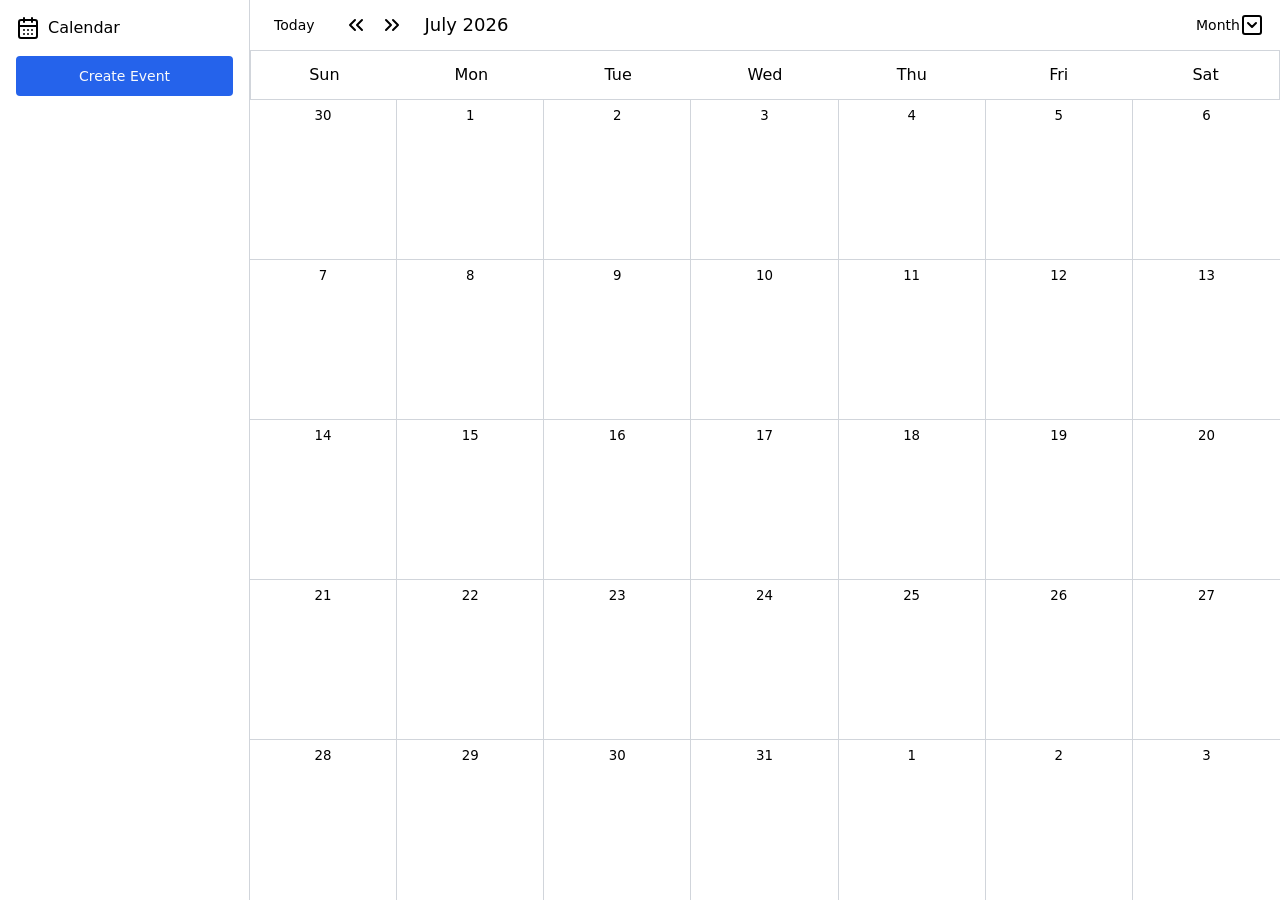
==== practice_calendar/Index.html @ 5b7b80d9 "practice calendar using JS" ====
<!doctype html>
<html lang="en">
  <head>
    <meta charset="UTF-8" />
    <meta name="viewport" content="width=device-width, initial-scale=1.0" />
    <link rel="stylesheet" href="index.css" />
    <script src="script/index.js" type="module"></script>
    <title>Calendar</title>
  </head>
  <body>
   <div class="app">
        <div class="side-bar desktop-only">
            <div class="sidebar__logo"><svg xmlns="http://www.w3.org/2000/svg" width="24" height="24" viewBox="0 0 24 24" fill="none" stroke="currentColor" stroke-width="2" stroke-linecap="round" stroke-linejoin="round" class="lucide lucide-calendar-days-icon lucide-calendar-days"><path d="M8 2v4"/><path d="M16 2v4"/><rect width="18" height="18" x="3" y="4" rx="2"/><path d="M3 10h18"/><path d="M8 14h.01"/><path d="M12 14h.01"/><path d="M16 14h.01"/><path d="M8 18h.01"/><path d="M12 18h.01"/><path d="M16 18h.01"/></svg>
            <span class="sidebar__title"> 
                    Calendar
            </span>
            </div>
            <button class="button button--primary button--lg">Create Event</button>
        </div>
        <main class="main">
            <div class="nav">
                <button class="button button--icon button--secondary mobile-only">
                    <svg xmlns="http://www.w3.org/2000/svg" width="24" height="24" viewBox="0 0 24 24" fill="none" stroke="currentColor" stroke-width="2" stroke-linecap="round" stroke-linejoin="round" class="button__icon"><path d="M4 5h16"/><path d="M4 12h16"/><path d="M4 19h16"/></svg>
                </button>
                <div class="nav__date-info">
                    <div class="nav__controls"> 
                        <button class="button button--secondary desktop-only">Today</button>
                        <button class="button button--secondary mobile-only"><svg xmlns="http://www.w3.org/2000/svg" width="24" height="24" viewBox="0 0 24 24" fill="none" stroke="currentColor" stroke-width="2" stroke-linecap="round" stroke-linejoin="round" class="button__icon"><path d="M8 2v4"/><path d="M16 2v4"/><rect width="18" height="18" x="3" y="4" rx="2"/><path d="M3 10h18"/></svg></button>
                        <div class="nav__arrows">
                            <button class="button button--icon button--secondary"><svg xmlns="http://www.w3.org/2000/svg" width="24" height="24" viewBox="0 0 24 24" fill="none" stroke="currentColor" stroke-width="2" stroke-linecap="round" stroke-linejoin="round" class="button__icon"><path d="m11 17-5-5 5-5"/><path d="m18 17-5-5 5-5"/></svg></button>
                            <button class="button button--icon button--secondary"><svg xmlns="http://www.w3.org/2000/svg" width="24" height="24" viewBox="0 0 24 24" fill="none" stroke="currentColor" stroke-width="2" stroke-linecap="round" stroke-linejoin="round" class="button__icon"><path d="m6 17 5-5-5-5"/><path d="m13 17 5-5-5-5"/></svg></button>
                        </div>
                    </div>
                    <div class="nav__date"> July 2026 </div>
                </div>
                <div class="select desktop-only">
                    <select class="select__select" data-view-select>
                        <option value="day">Day</option>
                        <option value="week">Week</option>
                        <option value="month" selected>Month</option>
                    </select>
                    <svg xmlns="http://www.w3.org/2000/svg" width="24" height="24" viewBox="0 0 24 24" fill="none" stroke="currentColor" stroke-width="2" stroke-linecap="round" stroke-linejoin="round" class="select__icon"><rect width="18" height="18" x="3" y="3" rx="2"/><path d="m16 10-4 4-4-4"/></svg>
                </div>
            </div>
            <div class="calendar">
                <div class="month-calendar month-calendar--five-week" data-month-calendar>
                    <ul class="month-calendar__day-of-week-list">
                        <li class="month-calendar__day-of-week">Sun</li>
                        <li class="month-calendar__day-of-week">Mon</li>
                        <li class="month-calendar__day-of-week">Tue</li>
                        <li class="month-calendar__day-of-week">Wed</li>
                        <li class="month-calendar__day-of-week">Thu</li>
                        <li class="month-calendar__day-of-week">Fri</li>
                        <li class="month-calendar__day-of-week">Sat</li>
                    </ul>
                    <div class="month-calendar__day-list-wrapper">
                        <ul class="month-calendar__day-list">
                            <li class="month-calendar__day">
                                <button class="month-calendar__day-label">30</button>
                                    <div class="month-calendar__event-list-wrapper">
                                        <ul class="event-list"></ul>
                                    </div>
                                </li> <li class="month-calendar__day">
                                <button class="month-calendar__day-label">1</button>
                                    <div class="month-calendar__event-list-wrapper">
                                        <ul class="event-list"></ul>
                                    </div>
                                </li> <li class="month-calendar__day">
                                <button class="month-calendar__day-label">2</button>
                                    <div class="month-calendar__event-list-wrapper">
                                        <ul class="event-list"></ul>
                                    </div>
                                </li> <li class="month-calendar__day">
                                <button class="month-calendar__day-label">3</button>
                                    <div class="month-calendar__event-list-wrapper">
                                        <ul class="event-list"></ul>
                                    </div>
                                </li> <li class="month-calendar__day">
                                <button class="month-calendar__day-label">4</button>
                                    <div class="month-calendar__event-list-wrapper">
                                        <ul class="event-list"></ul>
                                    </div>
                                </li> <li class="month-calendar__day">
                                <button class="month-calendar__day-label">5</button>
                                    <div class="month-calendar__event-list-wrapper">
                                        <ul class="event-list"></ul>
                                    </div>
                                </li> <li class="month-calendar__day">
                                <button class="month-calendar__day-label">6</button>
                                    <div class="month-calendar__event-list-wrapper">
                                        <ul class="event-list"></ul>
                                    </div>
                                </li> <li class="month-calendar__day">
                                <button class="month-calendar__day-label">7</button>
                                    <div class="month-calendar__event-list-wrapper">
                                        <ul class="event-list"></ul>
                                    </div>
                                </li> <li class="month-calendar__day">
                                <button class="month-calendar__day-label">8</button>
                                    <div class="month-calendar__event-list-wrapper">
                                        <ul class="event-list"></ul>
                                    </div>
                                </li> <li class="month-calendar__day">
                                <button class="month-calendar__day-label">9</button>
                                    <div class="month-calendar__event-list-wrapper">
                                        <ul class="event-list"></ul>
                                    </div>
                                </li> <li class="month-calendar__day">
                                <button class="month-calendar__day-label">10</button>
                                    <div class="month-calendar__event-list-wrapper">
                                        <ul class="event-list"></ul>
                                    </div>
                                </li> <li class="month-calendar__day">
                                <button class="month-calendar__day-label">11</button>
                                    <div class="month-calendar__event-list-wrapper">
                                        <ul class="event-list"></ul>
                                    </div>
                                </li> <li class="month-calendar__day">
                                <button class="month-calendar__day-label">12</button>
                                    <div class="month-calendar__event-list-wrapper">
                                        <ul class="event-list"></ul>
                                    </div>
                                </li> <li class="month-calendar__day">
                                <button class="month-calendar__day-label">13</button>
                                    <div class="month-calendar__event-list-wrapper">
                                        <ul class="event-list"></ul>
                                    </div>
                                </li> <li class="month-calendar__day">
                                <button class="month-calendar__day-label">14</button>
                                    <div class="month-calendar__event-list-wrapper">
                                        <ul class="event-list"></ul>
                                    </div>
                                </li> <li class="month-calendar__day">
                                <button class="month-calendar__day-label">15</button>
                                    <div class="month-calendar__event-list-wrapper">
                                        <ul class="event-list"></ul>
                                    </div>
                                </li> <li class="month-calendar__day">
                                <button class="month-calendar__day-label">16</button>
                                    <div class="month-calendar__event-list-wrapper">
                                        <ul class="event-list"></ul>
                                    </div>
                                </li> <li class="month-calendar__day">
                                <button class="month-calendar__day-label">17    </button>
                                    <div class="month-calendar__event-list-wrapper">
                                        <ul class="event-list"></ul>
                                    </div>
                                </li> <li class="month-calendar__day">
                                <button class="month-calendar__day-label">18</button>
                                    <div class="month-calendar__event-list-wrapper">
                                        <ul class="event-list"></ul>
                                    </div>
                                </li> <li class="month-calendar__day">
                                <button class="month-calendar__day-label">19</button>
                                    <div class="month-calendar__event-list-wrapper">
                                        <ul class="event-list"></ul>
                                    </div>
                                </li> <li class="month-calendar__day">
                                <button class="month-calendar__day-label">20</button>
                                    <div class="month-calendar__event-list-wrapper">
                                        <ul class="event-list"></ul>
                                    </div>
                                </li> <li class="month-calendar__day">
                                <button class="month-calendar__day-label">21</button>
                                    <div class="month-calendar__event-list-wrapper">
                                        <ul class="event-list"></ul>
                                    </div>
                                </li> <li class="month-calendar__day">
                                <button class="month-calendar__day-label">22</button>
                                    <div class="month-calendar__event-list-wrapper">
                                        <ul class="event-list"></ul>
                                    </div>
                                </li> <li class="month-calendar__day">
                                <button class="month-calendar__day-label">23    </button>
                                    <div class="month-calendar__event-list-wrapper">
                                        <ul class="event-list"></ul>
                                    </div>
                                </li> <li class="month-calendar__day">
                                <button class="month-calendar__day-label">24</button>
                                    <div class="month-calendar__event-list-wrapper">
                                        <ul class="event-list"></ul>
                                    </div>
                                </li> <li class="month-calendar__day">
                                <button class="month-calendar__day-label">25</button>
                                    <div class="month-calendar__event-list-wrapper">
                                        <ul class="event-list"></ul>
                                    </div>
                                </li> <li class="month-calendar__day">
                                <button class="month-calendar__day-label">26</button>
                                    <div class="month-calendar__event-list-wrapper">
                                        <ul class="event-list"></ul>
                                    </div>
                                </li> <li class="month-calendar__day">
                                <button class="month-calendar__day-label">27</button>
                                    <div class="month-calendar__event-list-wrapper">
                                        <ul class="event-list"></ul>
                                    </div>
                                </li> <li class="month-calendar__day">
                                <button class="month-calendar__day-label">28</button>
                                    <div class="month-calendar__event-list-wrapper">
                                        <ul class="event-list"></ul>
                                    </div>
                                </li> <li class="month-calendar__day">
                                <button class="month-calendar__day-label">29</button>
                                    <div class="month-calendar__event-list-wrapper">
                                        <ul class="event-list"></ul>
                                    </div>
                                </li> <li class="month-calendar__day">
                                <button class="month-calendar__day-label">30</button>
                                    <div class="month-calendar__event-list-wrapper">
                                        <ul class="event-list"></ul>
                                    </div>
                                </li> <li class="month-calendar__day">
                                <button class="month-calendar__day-label">31</button>
                                    <div class="month-calendar__event-list-wrapper">
                                        <ul class="event-list"></ul>
                                    </div>
                                </li> <li class="month-calendar__day">
                                <button class="month-calendar__day-label">1</button>
                                    <div class="month-calendar__event-list-wrapper">
                                        <ul class="event-list"></ul>
                                    </div>
                                </li> <li class="month-calendar__day">
                                <button class="month-calendar__day-label">2</button>
                                    <div class="month-calendar__event-list-wrapper">
                                        <ul class="event-list"></ul>
                                    </div>
                                </li> <li class="month-calendar__day">
                                <button class="month-calendar__day-label">3</button>
                                    <div class="month-calendar__event-list-wrapper">
                                        <ul class="event-list"></ul>
                                    </div>
                                </li>
                        </ul>
                    </div>
                </div>
                <div class="week-calendar" data-week-calendar style="display: none;">
                   <ul class="week-calendar__day-of-week-list">
                    <li class="week-calendar__day-of-week">
                        <button class="week-calendar__day-of-week-button">
                            <span class="week-calendar__day-of-week-day">Sun</span>
                            <span class="week-calendar__day-of-week-number">7</span>
                        </button>
                    </li>
                    <li class="week-calendar__day-of-week">
                        <button class="week-calendar__day-of-week-button">
                            <span class="week-calendar__day-of-week-day">Mon</span>
                            <span class="week-calendar__day-of-week-number">8</span>
                        </button>
                    </li>
                    <li class="week-calendar__day-of-week">
                        <button class="week-calendar__day-of-week-button">
                            <span class="week-calendar__day-of-week-day">Tue</span>
                            <span class="week-calendar__day-of-week-number">9</span>
                        </button>
                    </li>
                    <li class="week-calendar__day-of-week">
                        <button class="week-calendar__day-of-week-button">
                            <span class="week-calendar__day-of-week-day">Wed</span>
                            <span class="week-calendar__day-of-week-number">10</span>
                        </button>
                    </li>
                    <li class="week-calendar__day-of-week">
                        <button class="week-calendar__day-of-week-button">
                            <span class="week-calendar__day-of-week-day">Thurs</span>
                            <span class="week-calendar__day-of-week-number">11</span>
                        </button>
                    </li>
                    <li class="week-calendar__day-of-week">
                        <button class="week-calendar__day-of-week-button">
                            <span class="week-calendar__day-of-week-day">Fri</span>
                            <span class="week-calendar__day-of-week-number">12</span>
                        </button>
                    </li>
                    <li class="week-calendar__day-of-week">
                        <button class="week-calendar__day-of-week-button">
                            <span class="week-calendar__day-of-week-day">Sat</span>
                            <span class="week-calendar__day-of-week-number">13</span>
                        </button>
                    </li>
                   </ul>
                   <ul class="week-calendar__all-day-list">
                    <li class="week-calendar__all-day-list-item">
                        <ul class="event-list">
                            <li class="event-list__item">
                                <button class="event event--filled">
                                    <span class="event__color"></span>
                                    <span class="event__title">My event</span>
                                </button>
                            </li>
                        </ul>
                    </li>
                    <li class="week-calendar__all-day-list-item">
                        <ul class="event-list"></ul>
                    </li>
                    <li class="week-calendar__all-day-list-item">
                        <ul class="event-list"></ul>
                    </li>
                    <li class="week-calendar__all-day-list-item">
                        <ul class="event-list"></ul>
                    </li>
                    <li class="week-calendar__all-day-list-item">
                        <ul class="event-list"></ul>
                    </li>
                    <li class="week-calendar__all-day-list-item">
                        <ul class="event-list"></ul>
                    </li>
                    <li class="week-calendar__all-day-list-item">
                        <ul class="event-list"></ul>
                    </li>
                    <li class="week-calendar__all-day-list-item">
                        <ul class="event-list"></ul>
                    </li>
                   </ul>
                   <div class="week-calendar__content">
                    <div class="week-calendar__content-inner">
                        <ul class="week-calendar__time-list">
                            <li class="week-calendar__time-item">
                                <time class="weel-calendar__time">8:00am</time>
                            </li>
                            <li class="week-calendar__time-item">
                                <time class="weel-calendar__time">9:00am</time>
                            </li>
                            <li class="week-calendar__time-item">
                                <time class="weel-calendar__time">10:00am</time>
                            </li>
                            <li class="week-calendar__time-item">
                                <time class="weel-calendar__time">11:00am</time>
                            </li>
                            <li class="week-calendar__time-item">
                                <time class="weel-calendar__time">12:00pm</time>
                            </li>
                            <li class="week-calendar__time-item">
                                <time class="weel-calendar__time">1:00pm</time>
                            </li>
                            <li class="week-calendar__time-item">
                                <time class="weel-calendar__time">2:00pm</time>
                            </li>
                            <li class="week-calendar__time-item">
                                <time class="weel-calendar__time">3:00pm</time>
                            </li>
                            <li class="week-calendar__time-item">
                                <time class="weel-calendar__time">4:00pm</time>
                            </li>
                            <li class="week-calendar__time-item">
                                <time class="weel-calendar__time">5:00pm</time>
                            </li>
                        </ul>
                        <div class="week-calendar__columns">
                            <div class="week-calendar__column">
                                <div class="week-calendar__cell"></div>
                                <div class="week-calendar__cell"></div>
                                <div class="week-calendar__cell"></div>
                                <div class="week-calendar__cell"></div>
                                <div class="week-calendar__cell"></div>
                                <div class="week-calendar__cell"></div>
                                <div class="week-calendar__cell"></div>
                                <div class="week-calendar__cell"></div>
                            </div>
                            <div class="week-calendar__column">
                                <div class="week-calendar__cell"></div>
                                <div class="week-calendar__cell"></div>
                                <div class="week-calendar__cell"></div>
                                <div class="week-calendar__cell"></div>
                                <div class="week-calendar__cell"></div>
                                <div class="week-calendar__cell"></div>
                                <div class="week-calendar__cell"></div>
                                <div class="week-calendar__cell"></div>
                            </div>
                            <div class="week-calendar__column">
                                <div class="week-calendar__cell"></div>
                                <div class="week-calendar__cell"></div>
                                <div class="week-calendar__cell"></div>
                                <div class="week-calendar__cell"></div>
                                <div class="week-calendar__cell"></div>
                                <div class="week-calendar__cell"></div>
                                <div class="week-calendar__cell"></div>
                                <div class="week-calendar__cell"></div>
                            </div>
                            <div class="week-calendar__column">
                                <div class="week-calendar__cell"></div>
                                <div class="week-calendar__cell"></div>
                                <div class="week-calendar__cell"></div>
                                <div class="week-calendar__cell"></div>
                                <div class="week-calendar__cell"></div>
                                <div class="week-calendar__cell"></div>
                                <div class="week-calendar__cell"></div>
                                <div class="week-calendar__cell"></div>
                            </div>
                            <div class="week-calendar__column">
                                <div class="week-calendar__cell"></div>
                                <div class="week-calendar__cell"></div>
                                <div class="week-calendar__cell"></div>
                                <div class="week-calendar__cell"></div>
                                <div class="week-calendar__cell"></div>
                                <div class="week-calendar__cell"></div>
                                <div class="week-calendar__cell"></div>
                                <div class="week-calendar__cell"></div>
                            </div>
                            <div class="week-calendar__column">
                                <div class="week-calendar__cell"></div>
                                <div class="week-calendar__cell"></div>
                                <div class="week-calendar__cell"></div>
                                <div class="week-calendar__cell"></div>
                                <div class="week-calendar__cell"></div>
                                <div class="week-calendar__cell"></div>
                                <div class="week-calendar__cell"></div>
                                <div class="week-calendar__cell"></div>
                            </div>
                            <div class="week-calendar__column">
                                <div class="week-calendar__cell"></div>
                                <div class="week-calendar__cell"></div>
                                <div class="week-calendar__cell"></div>
                                <div class="week-calendar__cell"></div>
                                <div class="week-calendar__cell"></div>
                                <div class="week-calendar__cell"></div>
                                <div class="week-calendar__cell"></div>
                                <div class="week-calendar__cell"></div>
                            </div>
                            <div class="week-calendar__column">
                                <div class="week-calendar__cell"></div>
                                <div class="week-calendar__cell"></div>
                                <div class="week-calendar__cell"></div>
                                <div class="week-calendar__cell"></div>
                                <div class="week-calendar__cell"></div>
                                <div class="week-calendar__cell"></div>
                                <div class="week-calendar__cell"></div>
                                <div class="week-calendar__cell"></div>
                            </div>
                        </div>
                    </div>
                   </div>
                </div>
                <div class="week-calendar week-calendar--day" data-day-calendar style="display: none;">
                   <ul class="week-calendar__day-of-week-list">
                    <li class="week-calendar__day-of-week">
                        <button class="week-calendar__day-of-week-button">
                            <span class="week-calendar__day-of-week-day">Sun</span>
                            <span class="week-calendar__day-of-week-number">7</span>
                        </button>
                    </li>
                   </ul>
                   <ul class="week-calendar__all-day-list">
                    <li class="week-calendar__all-day-list-item">
                        <ul class="event-list">
                            <li class="event-list__item">
                                <button class="event event--filled">
                                    <span class="event__color"></span>
                                    <span class="event__title">My event</span>
                                </button>
                            </li>
                        </ul>
                    </li>
                    <li class="week-calendar__all-day-list-item">
                        <ul class="event-list"></ul>
                    </li>
                   </ul>
                   <div class="week-calendar__content">
                    <div class="week-calendar__content-inner">
                        <ul class="week-calendar__time-list">
                            <li class="week-calendar__time-item">
                                <time class="weel-calendar__time">8:00am</time>
                            </li>
                            <li class="week-calendar__time-item">
                                <time class="weel-calendar__time">9:00am</time>
                            </li>
                            <li class="week-calendar__time-item">
                                <time class="weel-calendar__time">10:00am</time>
                            </li>
                            <li class="week-calendar__time-item">
                                <time class="weel-calendar__time">11:00am</time>
                            </li>
                            <li class="week-calendar__time-item">
                                <time class="weel-calendar__time">12:00pm</time>
                            </li>
                            <li class="week-calendar__time-item">
                                <time class="weel-calendar__time">1:00pm</time>
                            </li>
                            <li class="week-calendar__time-item">
                                <time class="weel-calendar__time">2:00pm</time>
                            </li>
                            <li class="week-calendar__time-item">
                                <time class="weel-calendar__time">3:00pm</time>
                            </li>
                            <li class="week-calendar__time-item">
                                <time class="weel-calendar__time">4:00pm</time>
                            </li>
                            <li class="week-calendar__time-item">
                                <time class="weel-calendar__time">5:00pm</time>
                            </li>
                        </ul>
                        <div class="week-calendar__columns">
                            <div class="week-calendar__column">
                                <div class="week-calendar__cell"></div>
                                <div class="week-calendar__cell"></div>
                                <div class="week-calendar__cell"></div>
                                <div class="week-calendar__cell"></div>
                                <div class="week-calendar__cell"></div>
                                <div class="week-calendar__cell"></div>
                                <div class="week-calendar__cell"></div>
                                <div class="week-calendar__cell"></div>
                           </div>
                        </div>
                    </div>
                   </div>
                </div>
            </div>
        </main>
   </div>
  </body>
</html>
---- practice_calendar/index.css ----
@import url('./sidebar.css');
@import url('./nav.css');
@import url('./button.css');
@import url('./responsive.css');
@import url('./select.css');
@import url('./month-calendar.css');
@import url('./week-calendar.css');

* {
    margin: 0;
    padding: 0;
    box-sizing: border-box;
    font-family: system-ui, -apple-system, BlinkMacSystemFont, 'Segoe UI', Roboto, Oxygen, Ubuntu, Cantarell, 'Open Sans', 'Helvetica Neue', sans-serif;
}

body {
    font-size: 16px;
    line-height: 1.5;
    color: var(--color-text-dark);
}

:root {
    --font-size-sm: 0.875rem;
    --font-size-md: 1rem;
    --font-size-lg: 1.125rem;

    --line-height-sm: 1.25rem;
    --line-height-md: 1.5rem;
    --line-height-lg: 1.75rem;

    --border-radius-md: 0.25rem;
    --duration-sm: 100ms;

    --color-blue-500: #3b82f6;
    --color-blue-600: #2563eb;

    --color-gray--100: #f3f4f6;
    --color-gray-300: #d1d5db;
    --color-gray--500: #9ca3af;

    --color-text-light: #f9fafb;
    --color-text-dark: #000000;
    
    --color-white: #ffffff;

    --box-shadow-md: 0 1px 3px 0 rgba(0, 0, 0, 0.1), 0 1px 2px -1px rgba(0, 0, 0, 0.1);
}

.app {
    height: 100vh;
}

.main {
    display: flex;
    flex-direction: column;
    height: 100%;
}

.calendar {
    height: 100%; 
}

@media (min-width: 768px) {
    .app {
        display:grid;
        grid-template-columns: auto 1fr;
    }
}
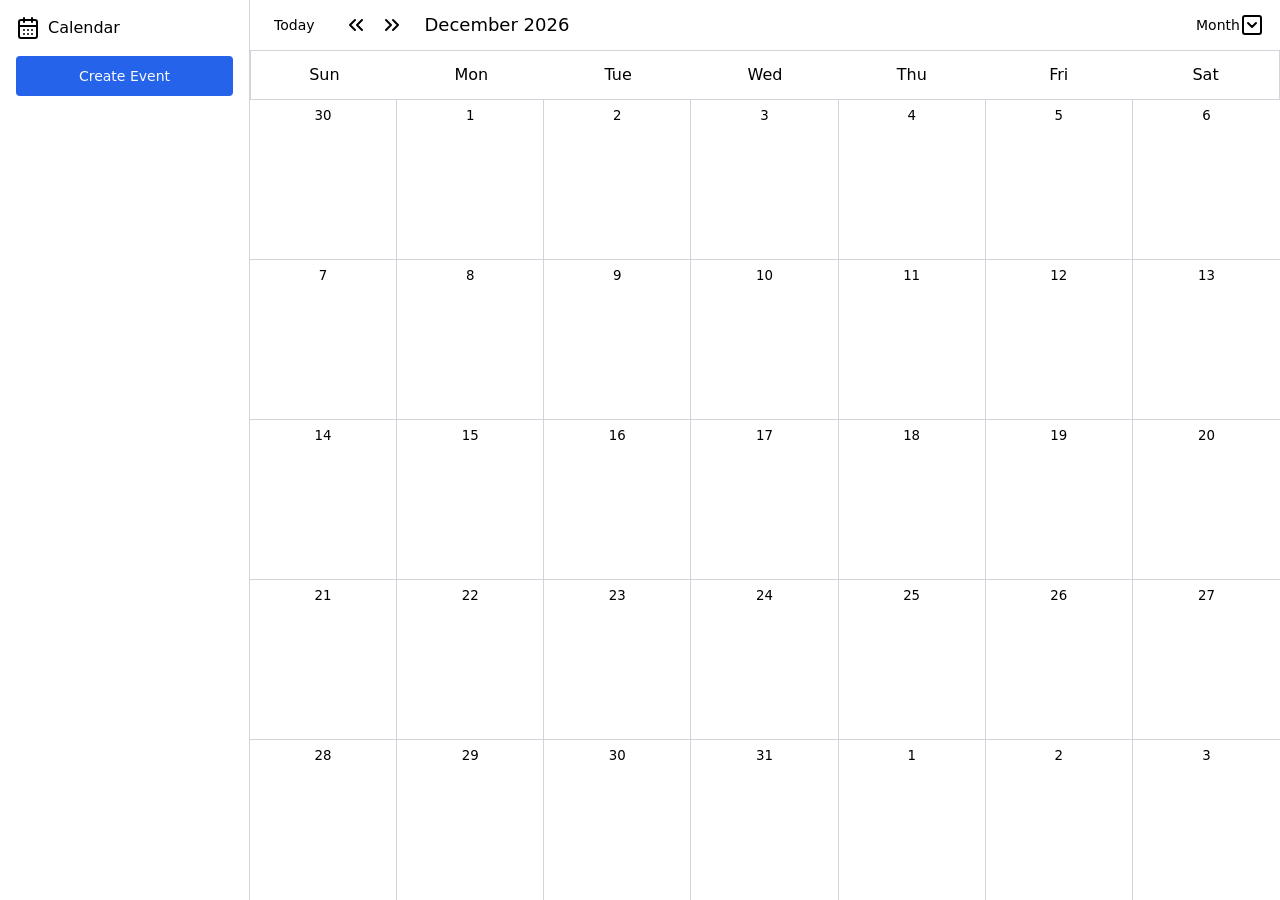
==== commit 24c46eca: "completed nav-logic that lets your look at previous and next days, weeks. But not month" ====
--- a/practice_calendar/Index.html
+++ b/practice_calendar/Index.html
@@ -15,7 +15,7 @@
                     Calendar
             </span>
             </div>
-            <button class="button button--primary button--lg">Create Event</button>
+            <button class="button button--primary button--lg" data-event-create-button>Create Event</button>
         </div>
         <main class="main">
             <div class="nav">
@@ -24,14 +24,14 @@
                 </button>
                 <div class="nav__date-info">
                     <div class="nav__controls"> 
-                        <button class="button button--secondary desktop-only">Today</button>
-                        <button class="button button--secondary mobile-only"><svg xmlns="http://www.w3.org/2000/svg" width="24" height="24" viewBox="0 0 24 24" fill="none" stroke="currentColor" stroke-width="2" stroke-linecap="round" stroke-linejoin="round" class="button__icon"><path d="M8 2v4"/><path d="M16 2v4"/><rect width="18" height="18" x="3" y="4" rx="2"/><path d="M3 10h18"/></svg></button>
+                        <button class="button button--secondary desktop-only" data-nav-today-button>Today</button>
+                        <button class="button button--secondary mobile-only" data-nav-today-button><svg xmlns="http://www.w3.org/2000/svg" width="24" height="24" viewBox="0 0 24 24" fill="none" stroke="currentColor" stroke-width="2" stroke-linecap="round" stroke-linejoin="round" class="button__icon"><path d="M8 2v4"/><path d="M16 2v4"/><rect width="18" height="18" x="3" y="4" rx="2"/><path d="M3 10h18"/></svg></button>
                         <div class="nav__arrows">
-                            <button class="button button--icon button--secondary"><svg xmlns="http://www.w3.org/2000/svg" width="24" height="24" viewBox="0 0 24 24" fill="none" stroke="currentColor" stroke-width="2" stroke-linecap="round" stroke-linejoin="round" class="button__icon"><path d="m11 17-5-5 5-5"/><path d="m18 17-5-5 5-5"/></svg></button>
-                            <button class="button button--icon button--secondary"><svg xmlns="http://www.w3.org/2000/svg" width="24" height="24" viewBox="0 0 24 24" fill="none" stroke="currentColor" stroke-width="2" stroke-linecap="round" stroke-linejoin="round" class="button__icon"><path d="m6 17 5-5-5-5"/><path d="m13 17 5-5-5-5"/></svg></button>
+                            <button class="button button--icon button--secondary" data-nav-previous-button><svg xmlns="http://www.w3.org/2000/svg" width="24" height="24" viewBox="0 0 24 24" fill="none" stroke="currentColor" stroke-width="2" stroke-linecap="round" stroke-linejoin="round" class="button__icon"><path d="m11 17-5-5 5-5"/><path d="m18 17-5-5 5-5"/></svg></button>
+                            <button class="button button--icon button--secondary" data-nav-next-button><svg xmlns="http://www.w3.org/2000/svg" width="24" height="24" viewBox="0 0 24 24" fill="none" stroke="currentColor" stroke-width="2" stroke-linecap="round" stroke-linejoin="round" class="button__icon"><path d="m6 17 5-5-5-5"/><path d="m13 17 5-5-5-5"/></svg></button>
                         </div>
                     </div>
-                    <div class="nav__date"> July 2026 </div>
+                    <div class="nav__date" data-nav-date></div>
                 </div>
                 <div class="select desktop-only">
                     <select class="select__select" data-view-select>
@@ -507,5 +507,8 @@
             </div>
         </main>
    </div>
+   <dialog class="dialog" data-dialog="event-form"> 
+    <h1> Hello from dialog </h1>
+   </dialog>
   </body>
 </html>
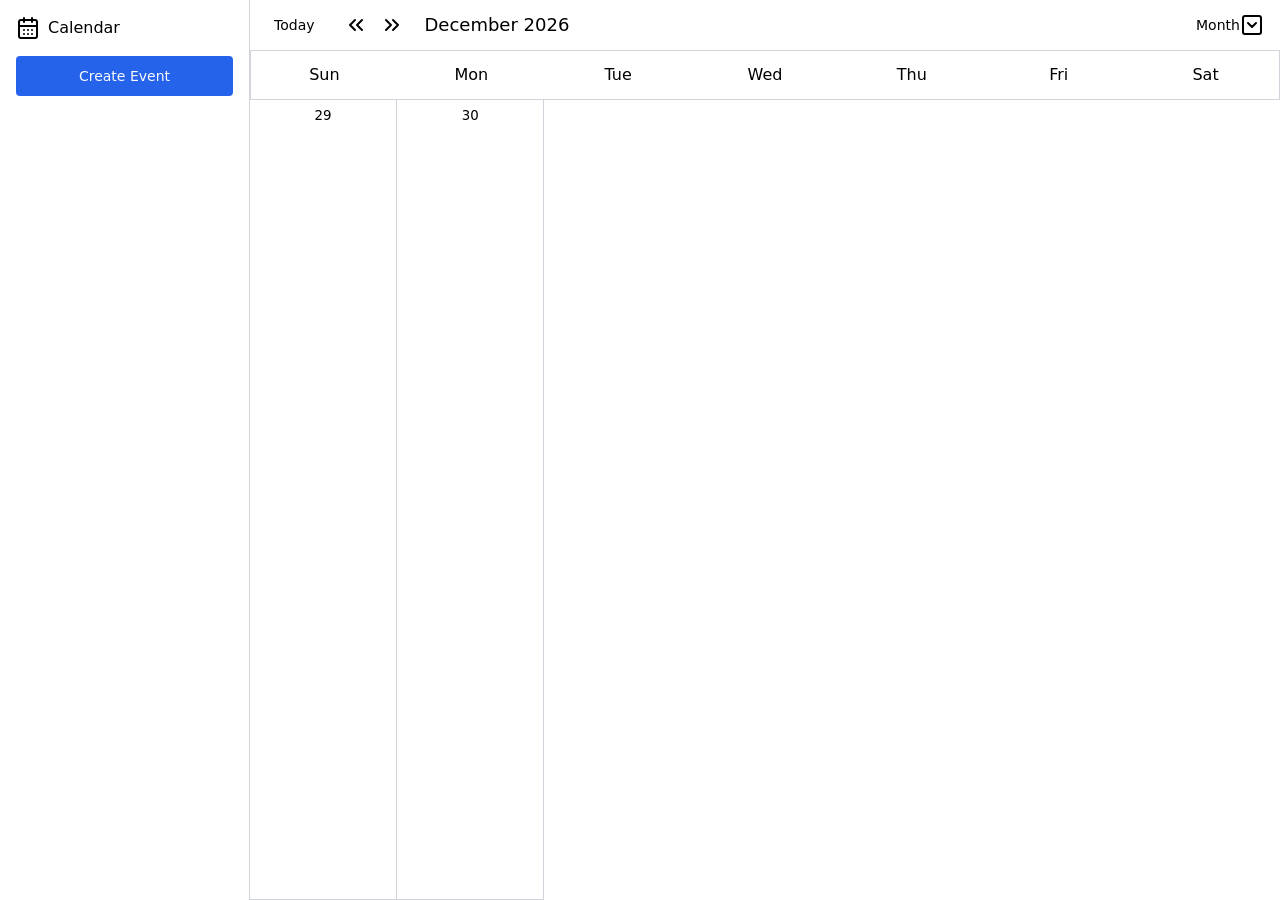
==== commit 30d52bce: "got the last days for the month- begin making it dynamic" ====
--- a/practice_calendar/Index.html
+++ b/practice_calendar/Index.html
@@ -42,8 +42,285 @@
                     <svg xmlns="http://www.w3.org/2000/svg" width="24" height="24" viewBox="0 0 24 24" fill="none" stroke="currentColor" stroke-width="2" stroke-linecap="round" stroke-linejoin="round" class="select__icon"><rect width="18" height="18" x="3" y="3" rx="2"/><path d="m16 10-4 4-4-4"/></svg>
                 </div>
             </div>
-            <div class="calendar">
-                <div class="month-calendar month-calendar--five-week" data-month-calendar>
+            <div class="calendar" data-calendar>
+                <div class="week-calendar" data-week-calendar style="display: none;">
+                   <ul class="week-calendar__day-of-week-list">
+                    <li class="week-calendar__day-of-week">
+                        <button class="week-calendar__day-of-week-button">
+                            <span class="week-calendar__day-of-week-day">Sun</span>
+                            <span class="week-calendar__day-of-week-number">7</span>
+                        </button>
+                    </li>
+                    <li class="week-calendar__day-of-week">
+                        <button class="week-calendar__day-of-week-button">
+                            <span class="week-calendar__day-of-week-day">Mon</span>
+                            <span class="week-calendar__day-of-week-number">8</span>
+                        </button>
+                    </li>
+                    <li class="week-calendar__day-of-week">
+                        <button class="week-calendar__day-of-week-button">
+                            <span class="week-calendar__day-of-week-day">Tue</span>
+                            <span class="week-calendar__day-of-week-number">9</span>
+                        </button>
+                    </li>
+                    <li class="week-calendar__day-of-week">
+                        <button class="week-calendar__day-of-week-button">
+                            <span class="week-calendar__day-of-week-day">Wed</span>
+                            <span class="week-calendar__day-of-week-number">10</span>
+                        </button>
+                    </li>
+                    <li class="week-calendar__day-of-week">
+                        <button class="week-calendar__day-of-week-button">
+                            <span class="week-calendar__day-of-week-day">Thurs</span>
+                            <span class="week-calendar__day-of-week-number">11</span>
+                        </button>
+                    </li>
+                    <li class="week-calendar__day-of-week">
+                        <button class="week-calendar__day-of-week-button">
+                            <span class="week-calendar__day-of-week-day">Fri</span>
+                            <span class="week-calendar__day-of-week-number">12</span>
+                        </button>
+                    </li>
+                    <li class="week-calendar__day-of-week">
+                        <button class="week-calendar__day-of-week-button">
+                            <span class="week-calendar__day-of-week-day">Sat</span>
+                            <span class="week-calendar__day-of-week-number">13</span>
+                        </button>
+                    </li>
+                   </ul>
+                   <ul class="week-calendar__all-day-list">
+                    <li class="week-calendar__all-day-list-item">
+                        <ul class="event-list">
+                            <li class="event-list__item">
+                                <button class="event event--filled">
+                                    <span class="event__color"></span>
+                                    <span class="event__title">My event</span>
+                                </button>
+                            </li>
+                        </ul>
+                    </li>
+                    <li class="week-calendar__all-day-list-item">
+                        <ul class="event-list"></ul>
+                    </li>
+                    <li class="week-calendar__all-day-list-item">
+                        <ul class="event-list"></ul>
+                    </li>
+                    <li class="week-calendar__all-day-list-item">
+                        <ul class="event-list"></ul>
+                    </li>
+                    <li class="week-calendar__all-day-list-item">
+                        <ul class="event-list"></ul>
+                    </li>
+                    <li class="week-calendar__all-day-list-item">
+                        <ul class="event-list"></ul>
+                    </li>
+                    <li class="week-calendar__all-day-list-item">
+                        <ul class="event-list"></ul>
+                    </li>
+                    <li class="week-calendar__all-day-list-item">
+                        <ul class="event-list"></ul>
+                    </li>
+                   </ul>
+                   <div class="week-calendar__content">
+                    <div class="week-calendar__content-inner">
+                        <ul class="week-calendar__time-list">
+                            <li class="week-calendar__time-item">
+                                <time class="weel-calendar__time">8:00am</time>
+                            </li>
+                            <li class="week-calendar__time-item">
+                                <time class="weel-calendar__time">9:00am</time>
+                            </li>
+                            <li class="week-calendar__time-item">
+                                <time class="weel-calendar__time">10:00am</time>
+                            </li>
+                            <li class="week-calendar__time-item">
+                                <time class="weel-calendar__time">11:00am</time>
+                            </li>
+                            <li class="week-calendar__time-item">
+                                <time class="weel-calendar__time">12:00pm</time>
+                            </li>
+                            <li class="week-calendar__time-item">
+                                <time class="weel-calendar__time">1:00pm</time>
+                            </li>
+                            <li class="week-calendar__time-item">
+                                <time class="weel-calendar__time">2:00pm</time>
+                            </li>
+                            <li class="week-calendar__time-item">
+                                <time class="weel-calendar__time">3:00pm</time>
+                            </li>
+                            <li class="week-calendar__time-item">
+                                <time class="weel-calendar__time">4:00pm</time>
+                            </li>
+                            <li class="week-calendar__time-item">
+                                <time class="weel-calendar__time">5:00pm</time>
+                            </li>
+                        </ul>
+                        <div class="week-calendar__columns">
+                            <div class="week-calendar__column">
+                                <div class="week-calendar__cell"></div>
+                                <div class="week-calendar__cell"></div>
+                                <div class="week-calendar__cell"></div>
+                                <div class="week-calendar__cell"></div>
+                                <div class="week-calendar__cell"></div>
+                                <div class="week-calendar__cell"></div>
+                                <div class="week-calendar__cell"></div>
+                                <div class="week-calendar__cell"></div>
+                            </div>
+                            <div class="week-calendar__column">
+                                <div class="week-calendar__cell"></div>
+                                <div class="week-calendar__cell"></div>
+                                <div class="week-calendar__cell"></div>
+                                <div class="week-calendar__cell"></div>
+                                <div class="week-calendar__cell"></div>
+                                <div class="week-calendar__cell"></div>
+                                <div class="week-calendar__cell"></div>
+                                <div class="week-calendar__cell"></div>
+                            </div>
+                            <div class="week-calendar__column">
+                                <div class="week-calendar__cell"></div>
+                                <div class="week-calendar__cell"></div>
+                                <div class="week-calendar__cell"></div>
+                                <div class="week-calendar__cell"></div>
+                                <div class="week-calendar__cell"></div>
+                                <div class="week-calendar__cell"></div>
+                                <div class="week-calendar__cell"></div>
+                                <div class="week-calendar__cell"></div>
+                            </div>
+                            <div class="week-calendar__column">
+                                <div class="week-calendar__cell"></div>
+                                <div class="week-calendar__cell"></div>
+                                <div class="week-calendar__cell"></div>
+                                <div class="week-calendar__cell"></div>
+                                <div class="week-calendar__cell"></div>
+                                <div class="week-calendar__cell"></div>
+                                <div class="week-calendar__cell"></div>
+                                <div class="week-calendar__cell"></div>
+                            </div>
+                            <div class="week-calendar__column">
+                                <div class="week-calendar__cell"></div>
+                                <div class="week-calendar__cell"></div>
+                                <div class="week-calendar__cell"></div>
+                                <div class="week-calendar__cell"></div>
+                                <div class="week-calendar__cell"></div>
+                                <div class="week-calendar__cell"></div>
+                                <div class="week-calendar__cell"></div>
+                                <div class="week-calendar__cell"></div>
+                            </div>
+                            <div class="week-calendar__column">
+                                <div class="week-calendar__cell"></div>
+                                <div class="week-calendar__cell"></div>
+                                <div class="week-calendar__cell"></div>
+                                <div class="week-calendar__cell"></div>
+                                <div class="week-calendar__cell"></div>
+                                <div class="week-calendar__cell"></div>
+                                <div class="week-calendar__cell"></div>
+                                <div class="week-calendar__cell"></div>
+                            </div>
+                            <div class="week-calendar__column">
+                                <div class="week-calendar__cell"></div>
+                                <div class="week-calendar__cell"></div>
+                                <div class="week-calendar__cell"></div>
+                                <div class="week-calendar__cell"></div>
+                                <div class="week-calendar__cell"></div>
+                                <div class="week-calendar__cell"></div>
+                                <div class="week-calendar__cell"></div>
+                                <div class="week-calendar__cell"></div>
+                            </div>
+                            <div class="week-calendar__column">
+                                <div class="week-calendar__cell"></div>
+                                <div class="week-calendar__cell"></div>
+                                <div class="week-calendar__cell"></div>
+                                <div class="week-calendar__cell"></div>
+                                <div class="week-calendar__cell"></div>
+                                <div class="week-calendar__cell"></div>
+                                <div class="week-calendar__cell"></div>
+                                <div class="week-calendar__cell"></div>
+                            </div>
+                        </div>
+                    </div>
+                   </div>
+                </div>
+                <div class="week-calendar week-calendar--day" data-day-calendar style="display: none;">
+                   <ul class="week-calendar__day-of-week-list">
+                    <li class="week-calendar__day-of-week">
+                        <button class="week-calendar__day-of-week-button">
+                            <span class="week-calendar__day-of-week-day">Sun</span>
+                            <span class="week-calendar__day-of-week-number">7</span>
+                        </button>
+                    </li>
+                   </ul>
+                   <ul class="week-calendar__all-day-list">
+                    <li class="week-calendar__all-day-list-item">
+                        <ul class="event-list">
+                            <li class="event-list__item">
+                                <button class="event event--filled">
+                                    <span class="event__color"></span>
+                                    <span class="event__title">My event</span>
+                                </button>
+                            </li>
+                        </ul>
+                    </li>
+                    <li class="week-calendar__all-day-list-item">
+                        <ul class="event-list"></ul>
+                    </li>
+                   </ul>
+                   <div class="week-calendar__content">
+                    <div class="week-calendar__content-inner">
+                        <ul class="week-calendar__time-list">
+                            <li class="week-calendar__time-item">
+                                <time class="weel-calendar__time">8:00am</time>
+                            </li>
+                            <li class="week-calendar__time-item">
+                                <time class="weel-calendar__time">9:00am</time>
+                            </li>
+                            <li class="week-calendar__time-item">
+                                <time class="weel-calendar__time">10:00am</time>
+                            </li>
+                            <li class="week-calendar__time-item">
+                                <time class="weel-calendar__time">11:00am</time>
+                            </li>
+                            <li class="week-calendar__time-item">
+                                <time class="weel-calendar__time">12:00pm</time>
+                            </li>
+                            <li class="week-calendar__time-item">
+                                <time class="weel-calendar__time">1:00pm</time>
+                            </li>
+                            <li class="week-calendar__time-item">
+                                <time class="weel-calendar__time">2:00pm</time>
+                            </li>
+                            <li class="week-calendar__time-item">
+                                <time class="weel-calendar__time">3:00pm</time>
+                            </li>
+                            <li class="week-calendar__time-item">
+                                <time class="weel-calendar__time">4:00pm</time>
+                            </li>
+                            <li class="week-calendar__time-item">
+                                <time class="weel-calendar__time">5:00pm</time>
+                            </li>
+                        </ul>
+                        <div class="week-calendar__columns">
+                            <div class="week-calendar__column">
+                                <div class="week-calendar__cell"></div>
+                                <div class="week-calendar__cell"></div>
+                                <div class="week-calendar__cell"></div>
+                                <div class="week-calendar__cell"></div>
+                                <div class="week-calendar__cell"></div>
+                                <div class="week-calendar__cell"></div>
+                                <div class="week-calendar__cell"></div>
+                                <div class="week-calendar__cell"></div>
+                           </div>
+                        </div>
+                    </div>
+                   </div>
+                </div>
+            </div>
+        </main>
+   </div>
+   <dialog class="dialog" data-dialog="event-form"> 
+    <h1> Hello from dialog </h1>
+   </dialog>
+   <template data-template="month-calendar"> 
+                    <div class="month-calendar" data-month-calendar>
                     <ul class="month-calendar__day-of-week-list">
                         <li class="month-calendar__day-of-week">Sun</li>
                         <li class="month-calendar__day-of-week">Mon</li>
@@ -54,461 +331,31 @@
                         <li class="month-calendar__day-of-week">Sat</li>
                     </ul>
                     <div class="month-calendar__day-list-wrapper">
-                        <ul class="month-calendar__day-list">
-                            <li class="month-calendar__day">
-                                <button class="month-calendar__day-label">30</button>
-                                    <div class="month-calendar__event-list-wrapper">
-                                        <ul class="event-list"></ul>
-                                    </div>
-                                </li> <li class="month-calendar__day">
-                                <button class="month-calendar__day-label">1</button>
-                                    <div class="month-calendar__event-list-wrapper">
-                                        <ul class="event-list"></ul>
-                                    </div>
-                                </li> <li class="month-calendar__day">
-                                <button class="month-calendar__day-label">2</button>
-                                    <div class="month-calendar__event-list-wrapper">
-                                        <ul class="event-list"></ul>
-                                    </div>
-                                </li> <li class="month-calendar__day">
-                                <button class="month-calendar__day-label">3</button>
-                                    <div class="month-calendar__event-list-wrapper">
-                                        <ul class="event-list"></ul>
-                                    </div>
-                                </li> <li class="month-calendar__day">
-                                <button class="month-calendar__day-label">4</button>
-                                    <div class="month-calendar__event-list-wrapper">
-                                        <ul class="event-list"></ul>
-                                    </div>
-                                </li> <li class="month-calendar__day">
-                                <button class="month-calendar__day-label">5</button>
-                                    <div class="month-calendar__event-list-wrapper">
-                                        <ul class="event-list"></ul>
-                                    </div>
-                                </li> <li class="month-calendar__day">
-                                <button class="month-calendar__day-label">6</button>
-                                    <div class="month-calendar__event-list-wrapper">
-                                        <ul class="event-list"></ul>
-                                    </div>
-                                </li> <li class="month-calendar__day">
-                                <button class="month-calendar__day-label">7</button>
-                                    <div class="month-calendar__event-list-wrapper">
-                                        <ul class="event-list"></ul>
-                                    </div>
-                                </li> <li class="month-calendar__day">
-                                <button class="month-calendar__day-label">8</button>
-                                    <div class="month-calendar__event-list-wrapper">
-                                        <ul class="event-list"></ul>
-                                    </div>
-                                </li> <li class="month-calendar__day">
-                                <button class="month-calendar__day-label">9</button>
-                                    <div class="month-calendar__event-list-wrapper">
-                                        <ul class="event-list"></ul>
-                                    </div>
-                                </li> <li class="month-calendar__day">
-                                <button class="month-calendar__day-label">10</button>
-                                    <div class="month-calendar__event-list-wrapper">
-                                        <ul class="event-list"></ul>
-                                    </div>
-                                </li> <li class="month-calendar__day">
-                                <button class="month-calendar__day-label">11</button>
-                                    <div class="month-calendar__event-list-wrapper">
-                                        <ul class="event-list"></ul>
-                                    </div>
-                                </li> <li class="month-calendar__day">
-                                <button class="month-calendar__day-label">12</button>
-                                    <div class="month-calendar__event-list-wrapper">
-                                        <ul class="event-list"></ul>
-                                    </div>
-                                </li> <li class="month-calendar__day">
-                                <button class="month-calendar__day-label">13</button>
-                                    <div class="month-calendar__event-list-wrapper">
-                                        <ul class="event-list"></ul>
-                                    </div>
-                                </li> <li class="month-calendar__day">
-                                <button class="month-calendar__day-label">14</button>
-                                    <div class="month-calendar__event-list-wrapper">
-                                        <ul class="event-list"></ul>
-                                    </div>
-                                </li> <li class="month-calendar__day">
-                                <button class="month-calendar__day-label">15</button>
-                                    <div class="month-calendar__event-list-wrapper">
-                                        <ul class="event-list"></ul>
-                                    </div>
-                                </li> <li class="month-calendar__day">
-                                <button class="month-calendar__day-label">16</button>
-                                    <div class="month-calendar__event-list-wrapper">
-                                        <ul class="event-list"></ul>
-                                    </div>
-                                </li> <li class="month-calendar__day">
-                                <button class="month-calendar__day-label">17    </button>
-                                    <div class="month-calendar__event-list-wrapper">
-                                        <ul class="event-list"></ul>
-                                    </div>
-                                </li> <li class="month-calendar__day">
-                                <button class="month-calendar__day-label">18</button>
-                                    <div class="month-calendar__event-list-wrapper">
-                                        <ul class="event-list"></ul>
-                                    </div>
-                                </li> <li class="month-calendar__day">
-                                <button class="month-calendar__day-label">19</button>
-                                    <div class="month-calendar__event-list-wrapper">
-                                        <ul class="event-list"></ul>
-                                    </div>
-                                </li> <li class="month-calendar__day">
-                                <button class="month-calendar__day-label">20</button>
-                                    <div class="month-calendar__event-list-wrapper">
-                                        <ul class="event-list"></ul>
-                                    </div>
-                                </li> <li class="month-calendar__day">
-                                <button class="month-calendar__day-label">21</button>
-                                    <div class="month-calendar__event-list-wrapper">
-                                        <ul class="event-list"></ul>
-                                    </div>
-                                </li> <li class="month-calendar__day">
-                                <button class="month-calendar__day-label">22</button>
-                                    <div class="month-calendar__event-list-wrapper">
-                                        <ul class="event-list"></ul>
-                                    </div>
-                                </li> <li class="month-calendar__day">
-                                <button class="month-calendar__day-label">23    </button>
-                                    <div class="month-calendar__event-list-wrapper">
-                                        <ul class="event-list"></ul>
-                                    </div>
-                                </li> <li class="month-calendar__day">
-                                <button class="month-calendar__day-label">24</button>
-                                    <div class="month-calendar__event-list-wrapper">
-                                        <ul class="event-list"></ul>
-                                    </div>
-                                </li> <li class="month-calendar__day">
-                                <button class="month-calendar__day-label">25</button>
-                                    <div class="month-calendar__event-list-wrapper">
-                                        <ul class="event-list"></ul>
-                                    </div>
-                                </li> <li class="month-calendar__day">
-                                <button class="month-calendar__day-label">26</button>
-                                    <div class="month-calendar__event-list-wrapper">
-                                        <ul class="event-list"></ul>
-                                    </div>
-                                </li> <li class="month-calendar__day">
-                                <button class="month-calendar__day-label">27</button>
-                                    <div class="month-calendar__event-list-wrapper">
-                                        <ul class="event-list"></ul>
-                                    </div>
-                                </li> <li class="month-calendar__day">
-                                <button class="month-calendar__day-label">28</button>
-                                    <div class="month-calendar__event-list-wrapper">
-                                        <ul class="event-list"></ul>
-                                    </div>
-                                </li> <li class="month-calendar__day">
-                                <button class="month-calendar__day-label">29</button>
-                                    <div class="month-calendar__event-list-wrapper">
-                                        <ul class="event-list"></ul>
-                                    </div>
-                                </li> <li class="month-calendar__day">
-                                <button class="month-calendar__day-label">30</button>
-                                    <div class="month-calendar__event-list-wrapper">
-                                        <ul class="event-list"></ul>
-                                    </div>
-                                </li> <li class="month-calendar__day">
-                                <button class="month-calendar__day-label">31</button>
-                                    <div class="month-calendar__event-list-wrapper">
-                                        <ul class="event-list"></ul>
-                                    </div>
-                                </li> <li class="month-calendar__day">
-                                <button class="month-calendar__day-label">1</button>
-                                    <div class="month-calendar__event-list-wrapper">
-                                        <ul class="event-list"></ul>
-                                    </div>
-                                </li> <li class="month-calendar__day">
-                                <button class="month-calendar__day-label">2</button>
-                                    <div class="month-calendar__event-list-wrapper">
-                                        <ul class="event-list"></ul>
-                                    </div>
-                                </li> <li class="month-calendar__day">
-                                <button class="month-calendar__day-label">3</button>
-                                    <div class="month-calendar__event-list-wrapper">
-                                        <ul class="event-list"></ul>
-                                    </div>
-                                </li>
-                        </ul>
-                    </div>
-                </div>
-                <div class="week-calendar" data-week-calendar style="display: none;">
-                   <ul class="week-calendar__day-of-week-list">
-                    <li class="week-calendar__day-of-week">
-                        <button class="week-calendar__day-of-week-button">
-                            <span class="week-calendar__day-of-week-day">Sun</span>
-                            <span class="week-calendar__day-of-week-number">7</span>
-                        </button>
-                    </li>
-                    <li class="week-calendar__day-of-week">
-                        <button class="week-calendar__day-of-week-button">
-                            <span class="week-calendar__day-of-week-day">Mon</span>
-                            <span class="week-calendar__day-of-week-number">8</span>
-                        </button>
-                    </li>
-                    <li class="week-calendar__day-of-week">
-                        <button class="week-calendar__day-of-week-button">
-                            <span class="week-calendar__day-of-week-day">Tue</span>
-                            <span class="week-calendar__day-of-week-number">9</span>
-                        </button>
-                    </li>
-                    <li class="week-calendar__day-of-week">
-                        <button class="week-calendar__day-of-week-button">
-                            <span class="week-calendar__day-of-week-day">Wed</span>
-                            <span class="week-calendar__day-of-week-number">10</span>
-                        </button>
-                    </li>
-                    <li class="week-calendar__day-of-week">
-                        <button class="week-calendar__day-of-week-button">
-                            <span class="week-calendar__day-of-week-day">Thurs</span>
-                            <span class="week-calendar__day-of-week-number">11</span>
-                        </button>
-                    </li>
-                    <li class="week-calendar__day-of-week">
-                        <button class="week-calendar__day-of-week-button">
-                            <span class="week-calendar__day-of-week-day">Fri</span>
-                            <span class="week-calendar__day-of-week-number">12</span>
-                        </button>
-                    </li>
-                    <li class="week-calendar__day-of-week">
-                        <button class="week-calendar__day-of-week-button">
-                            <span class="week-calendar__day-of-week-day">Sat</span>
-                            <span class="week-calendar__day-of-week-number">13</span>
-                        </button>
-                    </li>
-                   </ul>
-                   <ul class="week-calendar__all-day-list">
-                    <li class="week-calendar__all-day-list-item">
-                        <ul class="event-list">
-                            <li class="event-list__item">
-                                <button class="event event--filled">
-                                    <span class="event__color"></span>
-                                    <span class="event__title">My event</span>
-                                </button>
-                            </li>
-                        </ul>
-                    </li>
-                    <li class="week-calendar__all-day-list-item">
-                        <ul class="event-list"></ul>
-                    </li>
-                    <li class="week-calendar__all-day-list-item">
-                        <ul class="event-list"></ul>
-                    </li>
-                    <li class="week-calendar__all-day-list-item">
-                        <ul class="event-list"></ul>
-                    </li>
-                    <li class="week-calendar__all-day-list-item">
-                        <ul class="event-list"></ul>
-                    </li>
-                    <li class="week-calendar__all-day-list-item">
-                        <ul class="event-list"></ul>
-                    </li>
-                    <li class="week-calendar__all-day-list-item">
-                        <ul class="event-list"></ul>
-                    </li>
-                    <li class="week-calendar__all-day-list-item">
-                        <ul class="event-list"></ul>
-                    </li>
-                   </ul>
-                   <div class="week-calendar__content">
-                    <div class="week-calendar__content-inner">
-                        <ul class="week-calendar__time-list">
-                            <li class="week-calendar__time-item">
-                                <time class="weel-calendar__time">8:00am</time>
-                            </li>
-                            <li class="week-calendar__time-item">
-                                <time class="weel-calendar__time">9:00am</time>
-                            </li>
-                            <li class="week-calendar__time-item">
-                                <time class="weel-calendar__time">10:00am</time>
-                            </li>
-                            <li class="week-calendar__time-item">
-                                <time class="weel-calendar__time">11:00am</time>
-                            </li>
-                            <li class="week-calendar__time-item">
-                                <time class="weel-calendar__time">12:00pm</time>
-                            </li>
-                            <li class="week-calendar__time-item">
-                                <time class="weel-calendar__time">1:00pm</time>
-                            </li>
-                            <li class="week-calendar__time-item">
-                                <time class="weel-calendar__time">2:00pm</time>
-                            </li>
-                            <li class="week-calendar__time-item">
-                                <time class="weel-calendar__time">3:00pm</time>
-                            </li>
-                            <li class="week-calendar__time-item">
-                                <time class="weel-calendar__time">4:00pm</time>
-                            </li>
-                            <li class="week-calendar__time-item">
-                                <time class="weel-calendar__time">5:00pm</time>
-                            </li>
-                        </ul>
-                        <div class="week-calendar__columns">
-                            <div class="week-calendar__column">
-                                <div class="week-calendar__cell"></div>
-                                <div class="week-calendar__cell"></div>
-                                <div class="week-calendar__cell"></div>
-                                <div class="week-calendar__cell"></div>
-                                <div class="week-calendar__cell"></div>
-                                <div class="week-calendar__cell"></div>
-                                <div class="week-calendar__cell"></div>
-                                <div class="week-calendar__cell"></div>
-                            </div>
-                            <div class="week-calendar__column">
-                                <div class="week-calendar__cell"></div>
-                                <div class="week-calendar__cell"></div>
-                                <div class="week-calendar__cell"></div>
-                                <div class="week-calendar__cell"></div>
-                                <div class="week-calendar__cell"></div>
-                                <div class="week-calendar__cell"></div>
-                                <div class="week-calendar__cell"></div>
-                                <div class="week-calendar__cell"></div>
-                            </div>
-                            <div class="week-calendar__column">
-                                <div class="week-calendar__cell"></div>
-                                <div class="week-calendar__cell"></div>
-                                <div class="week-calendar__cell"></div>
-                                <div class="week-calendar__cell"></div>
-                                <div class="week-calendar__cell"></div>
-                                <div class="week-calendar__cell"></div>
-                                <div class="week-calendar__cell"></div>
-                                <div class="week-calendar__cell"></div>
-                            </div>
-                            <div class="week-calendar__column">
-                                <div class="week-calendar__cell"></div>
-                                <div class="week-calendar__cell"></div>
-                                <div class="week-calendar__cell"></div>
-                                <div class="week-calendar__cell"></div>
-                                <div class="week-calendar__cell"></div>
-                                <div class="week-calendar__cell"></div>
-                                <div class="week-calendar__cell"></div>
-                                <div class="week-calendar__cell"></div>
-                            </div>
-                            <div class="week-calendar__column">
-                                <div class="week-calendar__cell"></div>
-                                <div class="week-calendar__cell"></div>
-                                <div class="week-calendar__cell"></div>
-                                <div class="week-calendar__cell"></div>
-                                <div class="week-calendar__cell"></div>
-                                <div class="week-calendar__cell"></div>
-                                <div class="week-calendar__cell"></div>
-                                <div class="week-calendar__cell"></div>
-                            </div>
-                            <div class="week-calendar__column">
-                                <div class="week-calendar__cell"></div>
-                                <div class="week-calendar__cell"></div>
-                                <div class="week-calendar__cell"></div>
-                                <div class="week-calendar__cell"></div>
-                                <div class="week-calendar__cell"></div>
-                                <div class="week-calendar__cell"></div>
-                                <div class="week-calendar__cell"></div>
-                                <div class="week-calendar__cell"></div>
-                            </div>
-                            <div class="week-calendar__column">
-                                <div class="week-calendar__cell"></div>
-                                <div class="week-calendar__cell"></div>
-                                <div class="week-calendar__cell"></div>
-                                <div class="week-calendar__cell"></div>
-                                <div class="week-calendar__cell"></div>
-                                <div class="week-calendar__cell"></div>
-                                <div class="week-calendar__cell"></div>
-                                <div class="week-calendar__cell"></div>
-                            </div>
-                            <div class="week-calendar__column">
-                                <div class="week-calendar__cell"></div>
-                                <div class="week-calendar__cell"></div>
-                                <div class="week-calendar__cell"></div>
-                                <div class="week-calendar__cell"></div>
-                                <div class="week-calendar__cell"></div>
-                                <div class="week-calendar__cell"></div>
-                                <div class="week-calendar__cell"></div>
-                                <div class="week-calendar__cell"></div>
-                            </div>
-                        </div>
-                    </div>
-                   </div>
-                </div>
-                <div class="week-calendar week-calendar--day" data-day-calendar style="display: none;">
-                   <ul class="week-calendar__day-of-week-list">
-                    <li class="week-calendar__day-of-week">
-                        <button class="week-calendar__day-of-week-button">
-                            <span class="week-calendar__day-of-week-day">Sun</span>
-                            <span class="week-calendar__day-of-week-number">7</span>
-                        </button>
-                    </li>
-                   </ul>
-                   <ul class="week-calendar__all-day-list">
-                    <li class="week-calendar__all-day-list-item">
-                        <ul class="event-list">
-                            <li class="event-list__item">
-                                <button class="event event--filled">
-                                    <span class="event__color"></span>
-                                    <span class="event__title">My event</span>
-                                </button>
-                            </li>
-                        </ul>
-                    </li>
-                    <li class="week-calendar__all-day-list-item">
-                        <ul class="event-list"></ul>
-                    </li>
-                   </ul>
-                   <div class="week-calendar__content">
-                    <div class="week-calendar__content-inner">
-                        <ul class="week-calendar__time-list">
-                            <li class="week-calendar__time-item">
-                                <time class="weel-calendar__time">8:00am</time>
-                            </li>
-                            <li class="week-calendar__time-item">
-                                <time class="weel-calendar__time">9:00am</time>
-                            </li>
-                            <li class="week-calendar__time-item">
-                                <time class="weel-calendar__time">10:00am</time>
-                            </li>
-                            <li class="week-calendar__time-item">
-                                <time class="weel-calendar__time">11:00am</time>
-                            </li>
-                            <li class="week-calendar__time-item">
-                                <time class="weel-calendar__time">12:00pm</time>
-                            </li>
-                            <li class="week-calendar__time-item">
-                                <time class="weel-calendar__time">1:00pm</time>
-                            </li>
-                            <li class="week-calendar__time-item">
-                                <time class="weel-calendar__time">2:00pm</time>
-                            </li>
-                            <li class="week-calendar__time-item">
-                                <time class="weel-calendar__time">3:00pm</time>
-                            </li>
-                            <li class="week-calendar__time-item">
-                                <time class="weel-calendar__time">4:00pm</time>
-                            </li>
-                            <li class="week-calendar__time-item">
-                                <time class="weel-calendar__time">5:00pm</time>
-                            </li>
-                        </ul>
-                        <div class="week-calendar__columns">
-                            <div class="week-calendar__column">
-                                <div class="week-calendar__cell"></div>
-                                <div class="week-calendar__cell"></div>
-                                <div class="week-calendar__cell"></div>
-                                <div class="week-calendar__cell"></div>
-                                <div class="week-calendar__cell"></div>
-                                <div class="week-calendar__cell"></div>
-                                <div class="week-calendar__cell"></div>
-                                <div class="week-calendar__cell"></div>
-                           </div>
-                        </div>
-                    </div>
-                   </div>
-                </div>
-            </div>
-        </main>
-   </div>
-   <dialog class="dialog" data-dialog="event-form"> 
-    <h1> Hello from dialog </h1>
-   </dialog>
+                        <ul class="month-calendar__day-list" data-month-calendar-day-list="">
+                        </ul>
+                    </div>
+                </div>
+            </template>
+            <template data-template="month-calendar-day"> 
+                <li class="month-calendar__day" data-month-calendar-day>
+                    <button class="month-calendar__day-label" data-month-calendar-day-label></button>
+                    <div class="month-calendar__event-list-wrapper" data-month-calendar-list-wrapper>
+                        <ul class="event-list" data-event-list></ul>
+                    </div>
+                </li>
+            </template>
+            <template data-template="event-list-item">
+                <li class="event-list__item" data-event-list-item> 
+                </li>
+            </template>
+            <template data-template="event">
+                <button class="event" data-event>
+                    <span class="event__color"></span>
+                    <span class="event__title" data-event-title></span>
+                    <span class="event__time">
+                        <time data-event-start-time></time> - <time data-event-end-time></time>
+                    </span>
+                </button>
+            </template>
   </body>
 </html>
